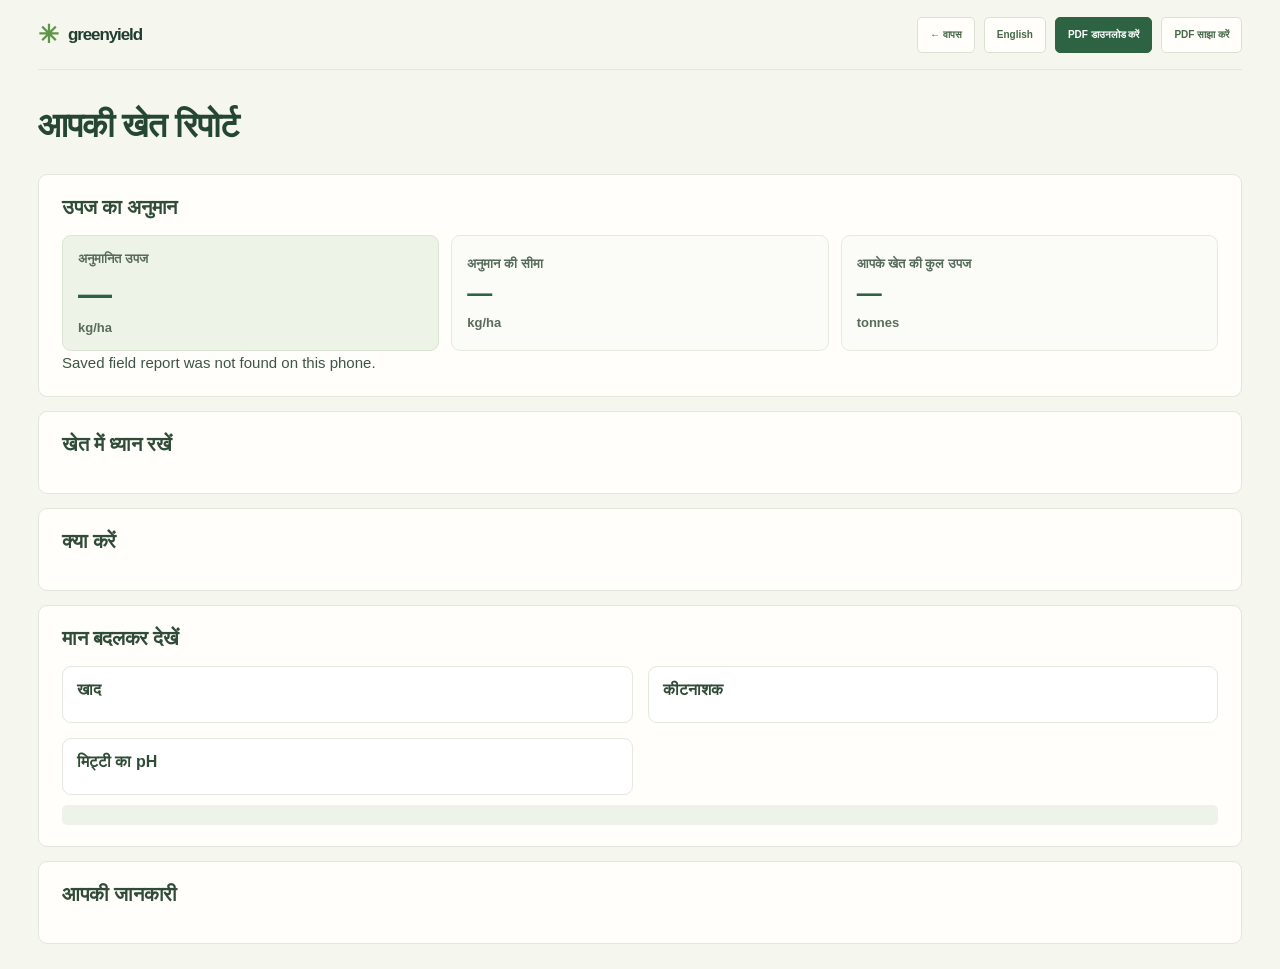
==== static/offline-report.html @ d5411a7a "Initial commit" ====
<!doctype html><html lang="hi"><head><meta charset="utf-8"><meta name="viewport" content="width=device-width,initial-scale=1"><meta name="theme-color" content="#285c3d"><link rel="manifest" href="/manifest.webmanifest"><link rel="stylesheet" href="/static/styles.css"><title>GreenYield · Field report</title></head>
<body class="report-page"><main class="report-shell"><header class="report-header"><a class="brand report-brand" href="/"><span class="brand-mark">✳</span><span>greenyield</span></a><div class="report-header-actions"><button class="report-link-button" onclick="history.back()">← वापस</button><button class="report-link-button" id="offline-language">English</button><button class="report-primary-button" id="download-offline-pdf">PDF डाउनलोड करें</button><button class="report-link-button" id="share-offline-report">PDF साझा करें</button></div></header>
<section class="report-intro"><div><h1 id="offline-title">आपकी खेत रिपोर्ट</h1><p id="offline-subtitle"></p></div></section><section class="report-main-column">
<article class="report-card"><h2 id="offline-estimate-title">उपज का अनुमान</h2><div class="estimate-grid"><div class="estimate-stat estimate-primary"><span id="offline-yield-label">अनुमानित उपज</span><strong id="offline-yield">—</strong><b>kg/ha</b></div><div class="estimate-stat"><span id="offline-range-label">अनुमान की सीमा</span><strong id="offline-range">—</strong><b>kg/ha</b></div><div class="estimate-stat"><span id="offline-total-label">आपके खेत की कुल उपज</span><strong id="offline-total">—</strong><b>tonnes</b></div></div><p id="offline-summary" class="outlook-copy"></p></article>
<article class="report-card"><h2 id="offline-risk-title">खेत में ध्यान रखें</h2><div id="offline-risk" class="risk-grid"></div></article>
<article class="report-card" id="offline-warnings-card" hidden><h2 id="offline-warnings-title">Check these values</h2><div id="offline-warnings" class="recommendation-list"></div></article>
<article class="report-card" id="offline-summary-card" hidden><h2 id="offline-summary-title">Field summary</h2><p id="offline-ai-summary" class="outlook-copy"></p><div id="offline-findings" class="recommendation-list"></div></article>
<article class="report-card"><h2 id="offline-actions-title">क्या करें</h2><div id="offline-actions" class="recommendation-list"></div></article>
<article class="report-card"><h2 id="offline-whatif-title">मान बदलकर देखें</h2><p id="offline-whatif-help" class="whatif-intro"></p><div class="whatif-controls" id="offline-controls"></div><div class="chart-grid"><section class="chart-card"><h3>खाद</h3><div id="offline-fert-graph"></div></section><section class="chart-card"><h3>कीटनाशक</h3><div id="offline-pest-graph"></div></section><section class="chart-card"><h3>मिट्टी का pH</h3><div id="offline-ph-graph"></div></section></div><div class="whatif-result" id="offline-preview"></div></article>
<article class="report-card"><h2 id="offline-inputs-title">आपकी जानकारी</h2><div class="field-detail-grid" id="offline-inputs"></div></article>
</section></main><script src="/static/i18n.js"></script><script src="/static/model/inference.js"></script><script src="/static/offline-report.js"></script></body></html>
---- static/styles.css ----
:root{--paper:#f5f6ed;--white:#fffefa;--ink:#213d30;--muted:#78847a;--green:#285c3d;--bright:#75a943;--line:#e5e8dc;--soft:#edf1e5;--orange:#da9154;--serif:Georgia,'Times New Roman',serif;--sans:'DM Sans',sans-serif;--display:'Manrope','DM Sans',sans-serif}*{box-sizing:border-box}html{scroll-behavior:smooth}body{margin:0;background:var(--paper);color:var(--ink);font-family:var(--sans);font-size:14px}.app-shell{min-height:100vh}.sidebar{width:232px;position:fixed;inset:0 auto 0 0;background:#f0f2e8;border-right:1px solid #e8eadf;padding:28px 18px 20px;display:flex;flex-direction:column;z-index:2}.brand{display:flex;gap:10px;align-items:center;text-decoration:none;color:var(--ink);font:800 20px var(--display);letter-spacing:-1.1px;margin:1px 0 61px 5px}.brand-mark{font-size:28px;color:#609448}.brand-light{font-weight:500;color:#6a806d}.brand small{display:block;font:600 8px var(--sans);letter-spacing:1.9px;color:#8d988a;margin-top:2px}.side-label{font:700 9px var(--sans);letter-spacing:1.7px;color:#99a194;margin:0 0 11px 11px}.nav-item{height:42px;margin-bottom:5px;padding:0 11px;display:flex;align-items:center;gap:11px;border-radius:8px;color:#738074;text-decoration:none;font-size:12px;font-weight:600}.nav-item.active{background:#e3eadc;color:#315b3e}.nav-icon{font:20px var(--serif);width:18px;text-align:center;color:#67835c}.nav-tag{margin-left:auto;background:#e1e9d7;border-radius:3px;padding:3px 5px;font:700 7px var(--sans);letter-spacing:1px;color:#688457}.sidebar-bottom{margin-top:auto}.season-card{position:relative;overflow:hidden;display:flex;gap:10px;padding:13px 11px 12px;background:#e5eadc;border-radius:8px;margin-bottom:23px}.season-card .sun{font-size:21px;color:#ca9b54}.season-card b{font:700 11px var(--display)}.season-card p{font-size:10px;line-height:1.65;color:#7e897b;margin:5px 0 0}.leaf-art{position:absolute;font-size:65px;color:#d7e1cd;right:-2px;bottom:-17px}.sidebar-foot{font-size:8px;font-weight:700;line-height:1.9;letter-spacing:1.1px;color:#64776a;padding-left:6px}.sidebar-foot span{font-size:7px;color:#a0a79c}.main-area{margin-left:232px;max-width:1550px;padding:0 54px 23px}.topbar{height:66px;display:flex;align-items:center;justify-content:space-between;border-bottom:1px solid #e7e9df}.crumb{font-size:8px;font-weight:700;letter-spacing:1.35px;color:#869087}.crumb span{margin:0 10px;color:#b1b9ac}.crumb b{color:#35583e}.top-right{display:flex;align-items:center;gap:9px;font-size:9px;color:#738075}.status-dot,.sensor-state span{width:7px;height:7px;border-radius:50%;background:#81a957;box-shadow:0 0 0 3px #e2eadb}.avatar{margin-left:12px;background:#e3e9da;color:#31573b;border-radius:50%;width:28px;height:28px;display:grid;place-items:center;font-size:11px;font-weight:700}.intro{display:flex;justify-content:space-between;align-items:center;padding:39px 0 31px;border-bottom:1px solid #e5e7dc}.eyebrow{display:flex;align-items:center;gap:8px;font-size:8px;letter-spacing:1.45px;font-weight:700;color:#738376}.eyebrow-dot{height:6px;width:6px;background:#83a958;border-radius:50%}.intro h1{font:700 clamp(31px,3.2vw,43px)/1.1 var(--display);letter-spacing:-2.2px;margin:14px 0 11px;color:#234634}.intro h1 em{font:italic 500 1em var(--serif);letter-spacing:-1.1px;color:#73945c}.intro-copy>p{font-size:12px;color:#768279;line-height:1.7;margin:0;max-width:430px}.intro-stamp{margin:0 38px 0 25px;display:flex;flex-direction:column;align-items:center;gap:10px;color:#85917e;font-size:7px;line-height:1.65;letter-spacing:1.2px;text-align:center;font-weight:700}.stamp-ring{display:grid;place-items:center;width:66px;height:66px;border:1px solid #ccd6c3;border-radius:50%;font-size:29px;color:#88a36d;outline:1px dashed #d9e0d0;outline-offset:4px}.content-grid{display:grid;grid-template-columns:minmax(430px,1fr) 282px;gap:35px;padding-top:25px;align-items:start}.form-column{min-width:0}.section-heading{display:flex;align-items:center;justify-content:space-between;margin-bottom:18px}.section-heading>div{display:flex;align-items:center;gap:11px}.step{display:grid;place-items:center;width:23px;height:23px;background:#e5ebdd;border-radius:50%;color:#60804e;font:700 9px var(--display)}h2{font:700 16px var(--display);letter-spacing:-.35px;margin:0;color:#304b37}.required-note{font-size:9px;color:#929c90}.form-section{border:1px solid #e4e7db;background:rgba(255,254,250,.72);border-radius:9px;padding:16px 17px 17px;margin-bottom:12px}.section-title{display:flex;align-items:center;gap:10px;margin-bottom:16px}.section-ico{display:grid;place-items:center;width:29px;height:29px;background:#e9efe2;border-radius:8px;color:#668c53;font:17px var(--serif)}.weather-ico{color:#bd9654;background:#f4efe0}.soil-ico{color:#8d8954;background:#f0efdf}.sensor-ico{color:#63817a;background:#e7efeb}.section-title b,.model-card-head b,.sensor-status-title b{display:block;color:#344c39;font:700 11px var(--display)}.section-title small,.model-card-head small,.sensor-status-title small{display:block;color:#909b8e;font-size:9px;margin-top:3px}.field-grid{display:grid;gap:12px 13px}.field-grid.two{grid-template-columns:repeat(2,minmax(0,1fr))}.field-grid.three{grid-template-columns:repeat(3,minmax(0,1fr))}.field{display:flex;flex-direction:column;gap:6px;min-width:0}.field>span{font-size:9px;font-weight:600;color:#607066}.field i{font-style:normal;color:#a9714a}.field input,.field select{height:35px;width:100%;border:1px solid #e3e6dc;border-radius:5px;background:#fffefa;padding:0 10px;color:#415348;font:500 11px var(--sans);outline:0;transition:border-color .16s,box-shadow .16s}.field input:focus,.field select:focus{border-color:#93ad7e;box-shadow:0 0 0 3px #ecf1e7}.field input::placeholder{color:#b8beb5}.field select{appearance:none;background-image:url("data:image/svg+xml,%3Csvg xmlns='http://www.w3.org/2000/svg' width='10' height='6' viewBox='0 0 10 6'%3E%3Cpath d='m1 1 4 4 4-4' fill='none' stroke='%237e8c7f' stroke-width='1.3'/%3E%3C/svg%3E");background-repeat:no-repeat;background-position:right 11px center;padding-right:28px}.input-unit{position:relative}.input-unit input{padding-right:45px}.input-unit span{position:absolute;right:9px;top:50%;transform:translateY(-50%);font-size:8px;color:#94a094;background:#fffefa;padding-left:3px}.hint{font-size:8px;line-height:1.4;color:#9aa399}.soil-note{display:flex;gap:7px;align-items:flex-start;font-size:9px;line-height:1.5;color:#899387;margin:12px 0 0}.soil-note span{font-size:12px;color:#86a16c}.sensor-form .section-title{margin-bottom:14px}.manual-pill{margin-left:auto;padding:4px 7px;background:#edf1e8;border-radius:4px;color:#78896f;font-size:7px;letter-spacing:1px;font-weight:700}.sensor-explainer{grid-column:span 1;align-self:end;color:#879287;font-size:9px;line-height:1.5;display:flex;gap:6px;padding-bottom:3px}.sensor-explainer span{color:#88a170}.form-actions{display:flex;justify-content:space-between;align-items:center;margin:17px 0 0}.privacy-note{font-size:9px;color:#889387}.privacy-note span{color:#7f9d68;margin-right:5px}.submit-btn{border:0;border-radius:5px;padding:0 14px 0 17px;height:40px;display:flex;align-items:center;gap:21px;background:#2d6343;color:#fff;font:600 10px var(--sans);cursor:pointer;box-shadow:0 4px 12px #285c3d25;transition:background .18s,transform .18s}.submit-btn:hover{background:#214d34;transform:translateY(-1px)}.submit-btn:disabled{opacity:.65;cursor:wait}.submit-btn b{font-size:16px;font-weight:400}.result-column{display:flex;flex-direction:column;gap:13px}.result-card{border:1px solid #dce4d5;background:#edf1e6;border-radius:10px;overflow:hidden}.result-top{padding:19px 19px 7px;display:flex;justify-content:space-between}.result-kicker{font-size:7px;font-weight:700;letter-spacing:1.4px;color:#81917d}.result-top h3{font:700 21px/1.1 var(--display);letter-spacing:-.8px;color:#31563a;margin:8px 0 0}.result-sprout{font-size:27px;color:#9bb47f;align-self:flex-start}.empty-result{text-align:center;padding:14px 25px 19px}.empty-orbit{width:82px;height:82px;border:1px dashed #cad5bf;border-radius:50%;margin:0 auto 13px;display:grid;place-items:center;position:relative}.empty-orbit:before,.empty-orbit:after{content:'';position:absolute;border-radius:50%;border:1px solid #d4decb;inset:7px}.empty-orbit:after{inset:16px;background:#e4ebdb;border:0}.empty-orbit span{z-index:1;color:#75965e;font-size:27px}.empty-result>b{font:700 11px var(--display);color:#4d684e}.empty-result p{font-size:9px;line-height:1.65;color:#839081;max-width:185px;margin:7px auto 14px}.mini-rule{width:25px;height:1px;background:#c4d0b9;margin:0 auto 12px}.empty-foot{font-size:6px;font-weight:700;letter-spacing:1.2px;color:#9aa693}.result-bottom{border-top:1px solid #dce4d5;padding:12px 17px;display:flex;align-items:center;gap:10px;background:#e8eee0}.bottom-leaf{font-size:16px;color:#88a36c}.result-bottom p{font-size:8px;color:#839080;line-height:1.55;margin:0}.result-bottom b{font-weight:600;color:#5f725e}.prediction-result{padding:6px 19px 16px}.yield-number{display:flex;align-items:baseline;gap:7px;color:#496349}.yield-number strong{font:700 32px var(--display);letter-spacing:-1.8px;color:#2b5e3c}.yield-number span{font-size:9px;color:#7d897d}.yield-range{display:flex;align-items:center;gap:5px;flex-wrap:wrap;margin:10px 0 13px;color:#647360}.yield-range>span{width:100%;font-size:7px;letter-spacing:1.2px;color:#8b9985;font-weight:700;margin-bottom:3px}.yield-range b{font:700 10px var(--display)}.yield-range i{font:italic 9px var(--serif);color:#9aa495}.yield-range small{font-size:7px;color:#9aa395;margin-left:2px}.result-divider{height:1px;background:#dce4d5;margin:11px 0}.area-yield{display:flex;justify-content:space-between;align-items:end}.area-yield div{display:flex;flex-direction:column;gap:3px}.area-yield div>span,.area-yield>span{font-size:7px;color:#839180;letter-spacing:.7px}.area-yield b{font:700 20px var(--display);letter-spacing:-.6px;color:#345c3c}.result-facts{display:grid;grid-template-columns:1fr 1fr;gap:8px 10px;border-top:1px solid #dce4d5;margin-top:13px;padding-top:10px}.result-facts div{display:flex;flex-direction:column;gap:3px}.result-facts span{font-size:7px;color:#8d9988}.result-facts b{font-size:9px;color:#4f674f}.model-caveat{font-size:8px;line-height:1.55;color:#788779;background:#e4ebdc;border-radius:5px;padding:8px;margin:12px 0 0}.model-card,.sensor-status-card{background:#fffefa;border:1px solid #e5e8dd;border-radius:9px;padding:14px 15px}.model-card-head,.sensor-status-title{display:flex;align-items:center;gap:9px;margin-bottom:11px}.model-icon{display:grid;place-items:center;width:27px;height:27px;border-radius:7px;background:#eef1e8;color:#728866;font-size:16px}.model-stat{display:flex;justify-content:space-between;border-top:1px solid #edf0e8;padding:8px 0 1px;font-size:9px;color:#879185}.model-stat b{font-size:9px;color:#4d644e}.model-card>p,.sensor-status-card>p{font-size:8px;line-height:1.65;color:#939d91;margin:9px 0 0}.sensor-status-card{background:#f8f9f3}.live-wave{font:22px var(--serif);color:#83a16a}.sensor-state{display:flex;align-items:center;gap:8px;background:#f0f2eb;border-radius:5px;padding:8px;font-size:9px;color:#788778}.sensor-state span{background:#c2ab70;box-shadow:0 0 0 3px #f0eadb}.sensor-status-card code{display:inline-block;margin-top:10px;font:8px var(--sans);color:#688660;background:#edf1e7;padding:5px 7px;border-radius:4px}.page-footer{margin-top:25px;border-top:1px solid #e2e5d9;padding-top:13px;display:flex;justify-content:space-between;font-size:7px;letter-spacing:1px;color:#9aa395;font-weight:600}.page-footer i{font-style:normal;color:#8ba66e;margin:0 4px}.toast{position:fixed;bottom:22px;left:50%;transform:translate(-50%,20px);opacity:0;pointer-events:none;background:#264e35;color:#fff;border-radius:6px;padding:11px 16px;font-size:11px;box-shadow:0 8px 25px #1c39252b;transition:.22s;z-index:9;max-width:90vw}.toast.show{transform:translate(-50%,0);opacity:1}.toast.error{background:#854c34}[hidden]{display:none!important}
@media(max-width:1120px){.sidebar{width:190px;padding-inline:14px}.main-area{margin-left:190px;padding-inline:32px}.content-grid{grid-template-columns:minmax(390px,1fr) 260px;gap:22px}.field-grid.three{gap:11px}.intro-stamp{margin-right:20px}}@media(max-width:900px){.sidebar{width:66px;padding:21px 10px}.brand{margin:3px auto 51px}.brand>span:last-child,.side-label,.nav-item:not(.active),.nav-item.active{font-size:0}.brand-mark{font-size:27px}.nav-item{justify-content:center;padding:0;width:44px;margin:4px auto}.nav-icon{font-size:20px}.nav-tag,.sidebar-bottom{display:none}.main-area{margin-left:66px;padding-inline:26px}.content-grid{grid-template-columns:minmax(0,1fr) 250px;gap:17px}}@media(max-width:700px){.main-area{padding-inline:18px}.topbar{height:54px}.intro{padding:28px 0 24px}.intro-stamp{display:none}.content-grid{grid-template-columns:1fr}.result-column{display:grid;grid-template-columns:1fr 1fr;align-items:start}.result-card{grid-row:span 2}.form-section{padding:14px}.field-grid.three{grid-template-columns:repeat(2,minmax(0,1fr))}.sensor-explainer{grid-column:span 2}.page-footer{font-size:6px}.section-heading{gap:10px}.required-note{text-align:right}}@media(max-width:480px){.sidebar{width:54px;padding-inline:5px}.nav-item{width:40px}.main-area{margin-left:54px;padding-inline:13px}.crumb{font-size:7px;letter-spacing:.9px}.top-right{font-size:8px}.intro h1{font-size:32px}.intro-copy>p{font-size:11px}.content-grid{padding-top:19px}.form-section{padding:12px}.field-grid.two,.field-grid.three{grid-template-columns:1fr 1fr;gap:11px 9px}.field>span{font-size:8px}.field input,.field select{height:34px;padding-left:8px;font-size:10px}.section-title b{font-size:10px}.section-title small{font-size:8px}.required-note{font-size:8px}.result-column{grid-template-columns:1fr}.result-card{grid-row:auto}.model-card,.sensor-status-card{padding:13px}.form-actions{gap:8px}.privacy-note{font-size:8px}.submit-btn{padding-inline:10px;gap:9px;font-size:9px}.page-footer span:last-child{max-width:110px;text-align:right;line-height:1.5}}
.soil-reference{grid-column:1/-1;display:flex;align-items:flex-start;gap:9px;border-radius:6px;background:#f0f3ea;padding:9px 10px;color:#72816e}.reference-icon{display:grid;place-items:center;width:22px;height:22px;flex:none;background:#e4ebda;color:#718d5c;border-radius:5px}.soil-reference b{display:block;font-size:9px;color:#596c56;margin-bottom:3px}.soil-reference small{display:block;font-size:8px;line-height:1.45;color:#879282}.sensor-explainer{grid-column:1/-1}
.refresh-weather{margin-left:auto;border:1px solid #dbe3d4;border-radius:5px;background:#fffefa;color:#426847;padding:7px 10px;font:600 9px var(--sans);cursor:pointer}.refresh-weather:disabled{opacity:.65;cursor:wait}.weather-meta{display:flex;flex-direction:column;gap:5px;min-height:35px}.weather-meta small{font-size:8px;line-height:1.45;color:#879387}.reset-weather{align-self:flex-start;border:0;padding:0;background:transparent;color:#4f7954;font:600 8px var(--sans);text-decoration:underline;cursor:pointer}.reset-weather:disabled{color:#a2aaa0;text-decoration:none;cursor:default}.weather-warning{margin:-3px 0 13px;padding:9px 11px;border-radius:5px;background:#fbf1e2;color:#8a5f31;font-size:9px;line-height:1.5}.weather-current{margin:-3px 0 13px;color:#768477;font-size:8px;line-height:1.5}.range-warning{min-height:10px;color:#a35f37;font-size:8px;line-height:1.35}
.weather-loading{display:flex;align-items:center;gap:9px;margin:-2px 0 12px;padding:9px 11px;border-radius:5px;background:#eef3e8;color:#426847;font-size:9px}.loading-spinner,.field-spinner{width:13px;height:13px;border:2px solid #cbd9c0;border-top-color:#56834d;border-radius:50%;animation:weather-spin .8s linear infinite}.field-spinner{position:absolute;right:39px;top:50%;transform:translateY(-50%);z-index:1}.input-unit input.weather-loading{background:linear-gradient(100deg,#fffefa 25%,#edf2e9 45%,#fffefa 65%);background-size:220% 100%;animation:weather-shimmer 1.1s ease-in-out infinite}.weather-summary{margin-top:13px;padding:13px 14px;border:1px solid #dce5d4;border-radius:7px;background:#f6f8f1}.weather-summary-heading{display:flex;justify-content:space-between;align-items:center;gap:10px;color:#31583b;font:700 10px var(--display)}.weather-summary-heading span{font:500 9px var(--sans);color:#7d897c}.weather-summary-values{margin:9px 0;color:#3d5e42;font:600 10px/1.6 var(--sans)}.weather-summary details{border-top:1px solid #e2e8dd;padding-top:8px}.weather-summary summary{cursor:pointer;color:#567252;font-size:9px;font-weight:600}.weather-rainfall-years{margin:8px 0;color:#788477;font-size:8px;line-height:1.7}.weather-rainfall-chart svg{display:block;width:100%;max-width:460px;height:auto}.weather-rainfall-chart svg text{fill:#657364;font:9px var(--sans)}.weather-summary-current{margin:9px 0 5px;color:#69786a;font-size:8px;line-height:1.5}.weather-summary-source{display:block;color:#859184;font-size:7px;line-height:1.5}@keyframes weather-spin{to{transform:rotate(360deg)}}@keyframes weather-shimmer{to{background-position-x:-220%}}
.input-unit .field-spinner{right:39px;left:auto;background:transparent;padding:0;border-radius:50%;font-size:0;color:transparent}
.report-loading{position:fixed;inset:0;z-index:20;background:#213d30aa;display:grid;place-items:center;padding:20px;backdrop-filter:blur(3px)}.report-loading-card{position:relative;width:min(440px,94vw);padding:32px;background:#fffefa;border-radius:12px;box-shadow:0 20px 65px #152b1f45}.report-loading-card>.loading-spinner{display:inline-block;vertical-align:middle;margin-right:9px}.report-loading-card h2{margin:13px 0}.report-loading-card ol{padding-left:23px;color:#8b9688;line-height:2}.report-loading-card li.active{color:#31583b;font-weight:700}.report-loading-card p{color:#879184;font-size:11px}.report-page{background:#f5f6ed}.report-shell{max-width:1380px;margin:auto;padding:0 38px 25px}.report-header{height:70px;border-bottom:1px solid #e3e7dc;display:flex;align-items:center;justify-content:space-between}.report-brand{margin:0;font-size:17px}.report-brand .brand-mark{font-size:25px}.report-header-actions{display:flex;align-items:center;gap:9px}.report-link-button,.report-primary-button{display:inline-flex;align-items:center;justify-content:center;min-height:36px;padding:0 12px;border:1px solid #d9e2d2;background:#fffefa;color:#456847;border-radius:5px;font:600 10px var(--sans);text-decoration:none;cursor:pointer}.report-primary-button{border-color:#2d6343;background:#2d6343;color:#fff}.report-link-button:hover,.report-primary-button:hover{filter:brightness(.96)}.report-intro{display:flex;justify-content:space-between;align-items:end;padding:28px 0 21px}.report-eyebrow{font-size:8px;font-weight:700;letter-spacing:1.25px;color:#879381}.report-intro h1{font:700 clamp(24px,3vw,34px)/1.15 var(--display);letter-spacing:-1px;color:#254634;margin:8px 0}.report-intro p{margin:0;color:#748174;font-size:11px}.report-id{text-align:right;color:#899486;font-size:8px;letter-spacing:1px}.report-id b{display:block;margin:5px 0;color:#436246;font:700 11px var(--display);letter-spacing:.4px}.report-id small{font-size:8px;letter-spacing:0}.report-ai-banner{padding:10px 13px;margin-bottom:14px;border-radius:5px;background:#f6eedb;color:#8a6734;font-size:10px}.report-grid{display:grid;grid-template-columns:minmax(0,1fr) 255px;gap:18px;align-items:start}.report-main-column,.report-side-column{display:flex;flex-direction:column;gap:14px}.report-card{background:#fffefa;border:1px solid #e2e7dc;border-radius:9px;padding:17px 18px}.report-card h2{margin:5px 0;color:#304b37;font:700 16px var(--display);letter-spacing:-.3px}.report-card h3{font:700 11px var(--display);color:#405c43;margin:0 0 8px}.report-card-heading{display:flex;align-items:center;justify-content:space-between;gap:10px;margin-bottom:12px}.report-yield-row{display:grid;grid-template-columns:1fr 1.15fr 1fr;gap:12px;padding:13px 0;border-top:1px solid #edf0e8;border-bottom:1px solid #edf0e8}.report-yield-row>div{display:flex;flex-direction:column;gap:5px}.report-yield-row strong{font:800 26px var(--display);color:#2d6343}.report-yield-row b{font:700 13px var(--display);color:#496149}.report-yield-row span,.report-yield-row small{font-size:8px;color:#899586}.report-note{font-size:9px;line-height:1.6;color:#839081}.report-yield-row+.report-note{margin-bottom:0}.risk-badge{padding:7px 12px;border-radius:20px;font:700 9px var(--display)}.risk-low{color:#356a3e;background:#e7f0e1}.risk-moderate{color:#8c7028;background:#f7f0d9}.risk-high{color:#a7612c;background:#fbebdc}.risk-severe{color:#983e38;background:#f7e0dc}.risk-score{color:#839080;font-size:9px}.risk-score strong{font:800 19px var(--display);color:#31583b}.risk-factors{display:grid;grid-template-columns:repeat(2,minmax(0,1fr));gap:9px}.risk-factor{padding:10px;border:1px solid #edf0e8;border-radius:6px;position:relative}.risk-factor>b{display:block;font-size:9px;color:#4f634f}.risk-factor>span{display:block;font-size:8px;color:#7b8979;margin-top:5px}.risk-factor p{min-height:29px;margin:6px 0 9px;font-size:8px;line-height:1.45;color:#899387}.risk-track{height:4px;background:#edf0e8;border-radius:3px}.risk-track i{display:block;height:100%;background:#da9154;border-radius:3px}.risk-factor:nth-child(2) .risk-track i{background:#75a943}.report-summary{font:500 13px/1.7 var(--sans);color:#49624a;margin:3px 0 15px}.report-columns{display:grid;grid-template-columns:1fr 1fr;gap:20px}.report-card ul{padding-left:17px;margin:5px 0;color:#778477;font-size:9px;line-height:1.65}.report-card li{margin:4px 0}.recommendation-list{display:grid;gap:9px}.recommendation-card{border:1px solid #e7ebe2;border-left:3px solid #75a943;border-radius:6px;padding:11px}.recommendation-heading{display:flex;justify-content:space-between;align-items:center;gap:9px}.recommendation-heading h3{margin:0}.recommendation-heading span{padding:4px 7px;border-radius:12px;background:#edf1e8;color:#718064;font-size:7px;font-weight:700}.recommendation-heading .priority-high{background:#fae9db;color:#a45e32}.recommendation-card p{font-size:9px;line-height:1.55;color:#7b887a;margin:7px 0 0}.recommendation-card p b{color:#586e58}.subsection-title{margin-top:15px!important}.chart-grid{display:grid;grid-template-columns:repeat(2,minmax(0,1fr));gap:11px}.chart-grid section{min-width:0;border:1px solid #edf0e8;border-radius:6px;padding:10px}.chart-grid section h3{margin:0 0 5px}.chart-grid section>small,.climate-mini small{font-size:7px;color:#929b8f}.report-chart{width:100%;overflow:hidden}.report-chart svg{width:100%;height:auto;display:block}.report-chart svg text{font:9px var(--sans);fill:#738174}.climate-mini+.climate-mini{border-top:1px solid #e9eee5;margin-top:4px;padding-top:4px}.whatif-controls{display:grid;grid-template-columns:repeat(2,minmax(0,1fr));gap:10px;align-items:end}.whatif-controls label{display:flex;flex-direction:column;gap:5px;color:#6e7c6f;font-size:8px;font-weight:600}.whatif-controls input,.whatif-controls select{height:34px;border:1px solid #e1e7dc;border-radius:5px;padding:0 9px;background:#fff;color:#405344;font:10px var(--sans)}.whatif-controls .report-primary-button{grid-column:span 2;justify-self:start}.whatif-result{margin-top:10px;padding:10px;border-radius:5px;background:#edf3e8;color:#476546;font-size:9px;line-height:1.5}.report-table-wrap{overflow:auto} .report-table-wrap table{width:100%;border-collapse:collapse;font-size:9px}.report-table-wrap th,.report-table-wrap td{text-align:left;padding:8px;border-bottom:1px solid #edf0e8;color:#728070}.report-table-wrap th{color:#4e674f;background:#f5f7f1}.quality-list p{font-size:8px;line-height:1.55;color:#8a9588;margin:7px 0}.quality-list .quality-warning{color:#a36137;background:#fcf1e4;padding:8px;border-radius:4px}.report-side-column .report-card h2{margin:8px 0}.report-side-column .report-card>p{font-size:9px;line-height:1.6;color:#788576}.side-stat{display:flex;justify-content:space-between;gap:7px;padding:9px 0;border-top:1px solid #edf0e8;font-size:8px;color:#859083}.side-stat b{text-align:right;color:#476349}.report-footer{border-top:1px solid #e2e5d9;margin-top:21px;padding-top:12px;color:#9aa395;font-size:7px;letter-spacing:1px}.report-shell [hidden]{display:none!important}
@media(max-width:900px){.report-shell{padding-inline:22px}.report-grid{grid-template-columns:minmax(0,1fr) 220px}.report-card{padding:14px}.report-yield-row{gap:7px}}
@media(max-width:680px){.report-shell{padding-inline:13px}.report-header{height:auto;min-height:58px;gap:8px;flex-wrap:wrap;padding:8px 0}.report-header-actions{gap:5px}.report-link-button,.report-primary-button{padding:0 8px;min-height:32px;font-size:8px}.report-intro{align-items:start;gap:10px}.report-id{max-width:120px}.report-grid{grid-template-columns:1fr}.report-side-column{display:grid;grid-template-columns:1fr 1fr}.risk-factors,.chart-grid{grid-template-columns:1fr}.report-yield-row{grid-template-columns:1fr 1fr}.report-yield-row>div:last-child{grid-column:span 2}.report-columns{grid-template-columns:1fr}.report-card{padding:13px}.whatif-controls{grid-template-columns:1fr 1fr}.report-summary{font-size:11px}}
.field .range-warning,.quality-warning{display:block;color:#783c14!important;font-size:12px!important;line-height:1.45!important;font-weight:600}.report-card ul{font-size:13px;color:#405844;line-height:1.55}.risk-factor p{font-size:13px;color:#405844;line-height:1.5}.recommendation-card p{font-size:13px;color:#405844;line-height:1.5}.report-table-wrap table{font-size:12px}.report-table-wrap td,.report-table-wrap th{color:#405844}.report-side-column h3{font-size:14px;color:#405844}
.report-card{padding:21px 23px}.report-card h2{font-size:20px;margin:0 0 16px}.report-card h3{font-size:14px}.estimate-grid{display:grid;grid-template-columns:repeat(3,minmax(0,1fr));gap:12px}.estimate-stat,.estimate-risk{min-height:104px;padding:15px;border:1px solid #e6ebdf;border-radius:9px;background:#fbfcf8;display:flex;flex-direction:column;justify-content:center;gap:7px}.estimate-stat>span,.estimate-risk>span{font-size:13px;color:#586b5b;font-weight:600}.estimate-stat>strong{font:800 25px var(--display);color:#2d6343}.estimate-stat>b{font-size:13px;color:#596c5b}.estimate-primary{background:#edf4e7;border-color:#d8e5d0}.estimate-primary>strong{font-size:34px}.estimate-risk{grid-column:1/-1;min-height:auto;flex-direction:row;align-items:center;justify-content:space-between}.estimate-risk .risk-badge{font-size:14px;padding:8px 15px}.risk-grid{display:grid;grid-template-columns:repeat(2,minmax(0,1fr));gap:12px}.risk-card{padding:15px;border:1px solid #e4e9df;border-radius:8px;background:#fff}.risk-card-heading{display:flex;align-items:center;justify-content:space-between;gap:8px}.risk-card-heading h3{margin:0;font-size:16px;color:#304b37}.risk-level{border-radius:15px;padding:5px 10px;background:#e9f1e4;color:#356a3e;font-size:12px;font-weight:700;white-space:nowrap}.risk-level.risk-moderate{background:#f7f0d9;color:#806821}.risk-level.risk-high,.risk-level.risk-severe{background:#fae8e3;color:#923f36}.risk-card-value{display:block;margin-top:12px;font-size:18px;color:#31583b}.risk-card p{margin:8px 0 0;font-size:14px;line-height:1.5;color:#455c49}.outlook-copy{max-width:75ch;margin:0;color:#3d5544;font-size:15px;line-height:1.6}.finding-list,.next-step-list{padding-left:22px;margin:12px 0 0;color:#405844;font-size:14px;line-height:1.55}.finding-list li,.next-step-list li{padding:3px 0}.recommendation-list{display:grid;grid-template-columns:repeat(2,minmax(0,1fr));gap:11px}.action-card{padding:15px;border:1px solid #e2e9dd;border-left:4px solid #75a943;border-radius:8px;background:#fbfcf8}.action-card h3{margin:0 0 8px;font-size:15px;color:#304b37}.action-card p{margin:0;color:#405844;font-size:14px;line-height:1.5}.chart-grid{grid-template-columns:repeat(2,minmax(0,1fr));gap:15px}.chart-card{padding:14px!important;border:1px solid #e3e9de!important;border-radius:9px!important;background:#fff!important}.chart-card h3{font-size:16px!important;margin:0 0 9px!important;color:#304b37}.report-chart{overflow:visible}.yield-curve{display:block;width:100%;height:auto;overflow:visible}.chart-gridline{stroke:#e7ece3;stroke-width:1}.chart-axis,.chart-tick-mark{stroke:#9daa98;stroke-width:1.2}.chart-tick{fill:#526653!important;font:12px var(--sans)!important}.chart-axis-title{fill:#344f3a!important;font:600 13px var(--sans)!important}.chart-line{fill:none;stroke:#56843f;stroke-width:3.5;stroke-linecap:round;stroke-linejoin:round}.chart-point{fill:#fff;stroke:#56843f;stroke-width:2.5}.chart-current-line{stroke:#d88443;stroke-width:2;stroke-dasharray:6 5}.chart-current-point{fill:#d88443;stroke:#fff;stroke-width:2}.chart-legend{display:flex;flex-wrap:wrap;gap:16px;padding:0 4px 4px;color:#455a48;font-size:12px}.chart-legend span{display:flex;align-items:center;gap:7px}.chart-legend i{width:10px;height:10px;border-radius:50%;display:inline-block}.legend-yield{background:#56843f}.legend-current{background:#d88443}.field-detail-grid{display:grid;grid-template-columns:repeat(3,minmax(0,1fr));gap:9px}.field-detail-card{padding:12px;border:1px solid #e5eade;border-radius:7px;background:#fbfcf8;display:grid;gap:7px}.field-detail-card span{font-size:12px;color:#596d5c}.field-detail-card strong{font-size:15px;color:#304b37}.quality-list .quality-warning,.quality-list p{font-size:14px!important;color:#793d15!important;line-height:1.5;padding:10px!important;border-radius:6px}.report-side-column h3{font-size:16px;color:#405844}.whatif-controls label{font-size:13px!important;color:#405844!important}.whatif-controls input,.whatif-controls select{height:42px;font-size:14px}.whatif-controls .report-primary-button{min-height:42px;font-size:13px}@media(max-width:760px){.estimate-grid{grid-template-columns:1fr 1fr}.estimate-risk{grid-column:1/-1}.risk-grid,.recommendation-list,.chart-grid{grid-template-columns:1fr}.field-detail-grid{grid-template-columns:1fr 1fr}.report-card{padding:17px}.estimate-stat>strong{font-size:21px}.estimate-primary>strong{font-size:28px}}
.pesticide-guidance{background:#f5f7f0!important;border-color:#dfe8d7!important;display:flex;flex-direction:column;justify-content:center;min-height:210px}.pesticide-guidance p{margin:4px 0 0;color:#405844;font-size:14px;line-height:1.55}
.chart-explanation{margin:8px 2px 0;padding:10px 12px;border-radius:6px;background:#f4f7ef;color:#405844;font-size:13px;line-height:1.55}
.report-warnings-card #risk-factors{margin-bottom:22px}.report-warnings-card>h3{margin-top:20px!important;padding-top:14px;border-top:1px solid #e9eee5}.report-warnings-card #quality-warnings{display:grid;gap:9px}.report-warnings-card #quality-warnings p{margin:0!important;padding:12px 14px!important;background:#fcf4e8;border:1px solid #f0dfc5;border-radius:7px;color:#70451f!important}.whatif-controls{grid-template-columns:repeat(3,minmax(0,1fr));gap:12px}.whatif-intro{margin:0 0 14px;color:#405844;font-size:14px;line-height:1.55}.summary-source{display:block;margin:-8px 0 12px;color:#688257;font-size:12px;font-weight:700}.chart-explanation{margin:8px 2px 0;padding:10px 12px;border-radius:6px;background:#f4f7ef;color:#405844;font-size:13px;line-height:1.55}@media(max-width:960px){.chart-grid{grid-template-columns:repeat(2,minmax(0,1fr))}}@media(max-width:760px){.whatif-controls{grid-template-columns:repeat(2,minmax(0,1fr))}}@media(max-width:520px){.whatif-controls,.chart-grid{grid-template-columns:1fr}}
.pwa-tools{display:flex;align-items:center;gap:8px;flex-wrap:wrap}.connectivity-status{display:inline-flex;align-items:center;gap:7px;padding:7px 10px;border-radius:16px;background:#e7f0e1;color:#356a3e;font-size:11px;font-weight:700}.connectivity-status:before{content:"";width:8px;height:8px;border-radius:50%;background:#65a249}.connectivity-status.is-offline{background:#fbebdc;color:#a45e32}.connectivity-status.is-offline:before{background:#cf8146}.language-toggle{min-height:36px;padding:0 12px;border:1px solid #d9e2d2;border-radius:6px;background:#fffefa;color:#31583b;font:700 12px var(--sans);cursor:pointer}.pwa-notice,.install-guide{margin:10px 0;padding:11px 14px;border:1px solid #eadfc3;border-radius:7px;background:#fbf4e5;color:#6e572d;font-size:13px;line-height:1.5}.pwa-notice button{margin-left:8px}.install-guide{background:#edf3e8;border-color:#d7e5cf;color:#3d6240}.offline-report{max-width:980px}.report-main-column{min-width:0}.offline-report .whatif-controls{grid-template-columns:repeat(3,minmax(0,1fr));margin:14px 0}.offline-report .whatif-controls label{display:flex;flex-direction:column;gap:6px}.offline-report .whatif-controls input{min-height:42px}@media(max-width:720px){.pwa-tools{justify-content:flex-end}.connectivity-status,.language-toggle{font-size:11px}.offline-report .whatif-controls{grid-template-columns:repeat(2,minmax(0,1fr))}}@media(max-width:430px){.pwa-tools{gap:5px}.connectivity-status{padding:6px 8px}.offline-report .whatif-controls{grid-template-columns:1fr}}@media print{.report-header-actions,.offline-report .whatif-controls{display:none!important}.report-page{background:#fff}.report-card{break-inside:avoid;box-shadow:none}}
.sensor-import-note{font-size:12px;line-height:1.5;color:#617162;margin:0 0 10px}.sensor-import{display:grid;grid-template-columns:1fr;gap:6px;margin:0 0 14px;padding:11px;background:#f3f5ee;border-radius:7px}.sensor-import label{font-size:11px;font-weight:600;color:#546652}.sensor-import input[type=file],.sensor-import textarea{width:100%;font:12px var(--sans);color:var(--ink)}.sensor-import textarea{border:1px solid var(--line);border-radius:5px;padding:8px;resize:vertical}.sensor-import-status{min-height:16px;color:var(--green)}.saved-reports{margin-top:12px;padding:12px;background:#fffefa;border:1px solid var(--line);border-radius:8px}.saved-reports h3{font-size:13px;margin:0 0 8px}.saved-reports ul{padding-left:20px;margin:0}.saved-reports li{margin:5px 0}.saved-reports a{color:var(--green)}
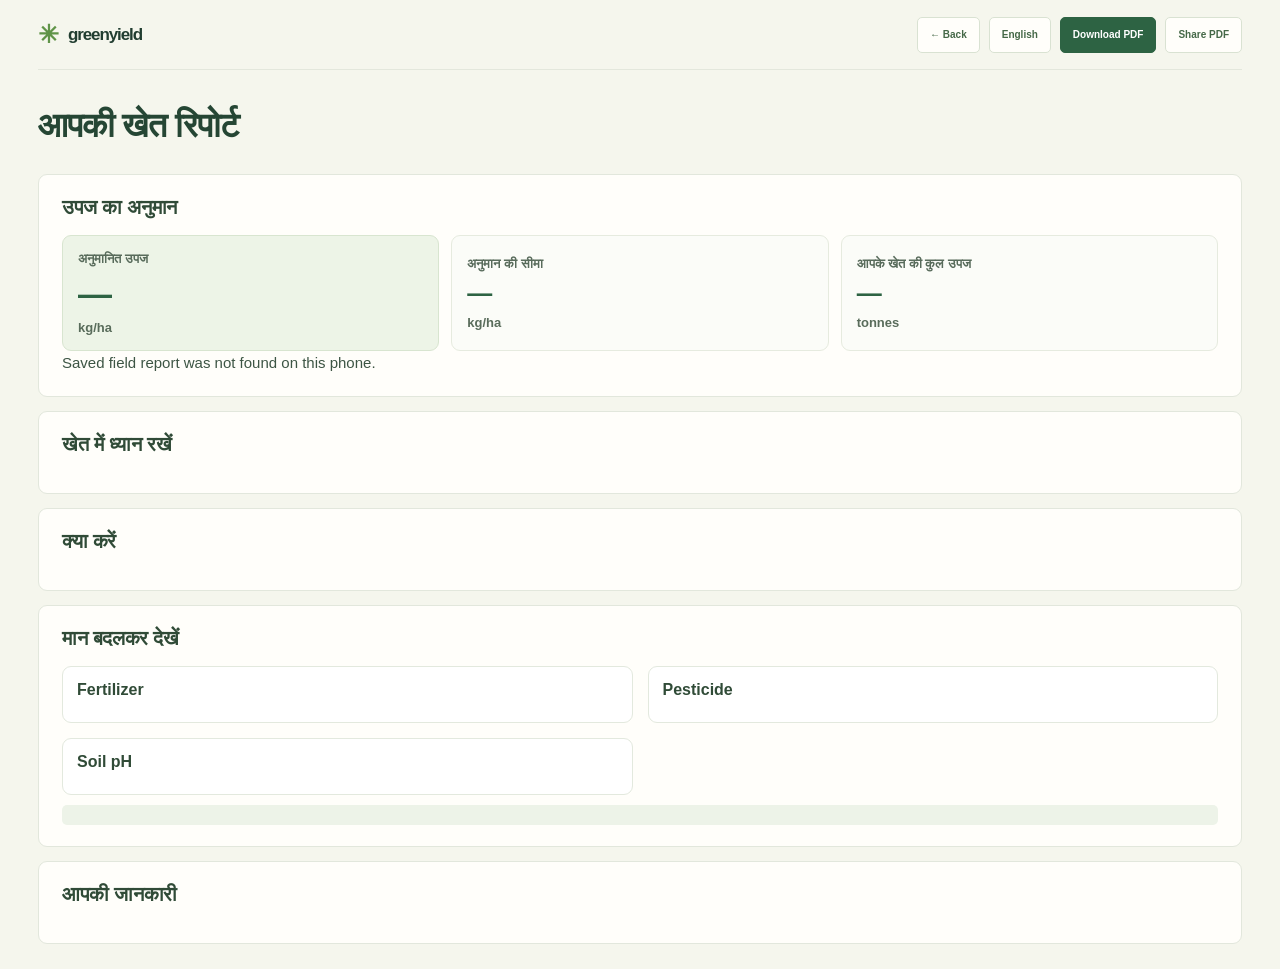
==== commit dfda90f2: "updated" ====
--- a/static/offline-report.html
+++ b/static/offline-report.html
@@ -1,4 +1,4 @@
-<!doctype html><html lang="hi"><head><meta charset="utf-8"><meta name="viewport" content="width=device-width,initial-scale=1"><meta name="theme-color" content="#285c3d"><link rel="manifest" href="/manifest.webmanifest"><link rel="stylesheet" href="/static/styles.css"><title>GreenYield · Field report</title></head>
+<!doctype html><html lang="en"><head><meta charset="utf-8"><meta name="viewport" content="width=device-width,initial-scale=1"><meta name="theme-color" content="#285c3d"><link rel="manifest" href="/manifest.webmanifest"><link rel="stylesheet" href="/static/styles.css"><title>GreenYield · Field report</title></head>
 <body class="report-page"><main class="report-shell"><header class="report-header"><a class="brand report-brand" href="/"><span class="brand-mark">✳</span><span>greenyield</span></a><div class="report-header-actions"><button class="report-link-button" onclick="history.back()">← वापस</button><button class="report-link-button" id="offline-language">English</button><button class="report-primary-button" id="download-offline-pdf">PDF डाउनलोड करें</button><button class="report-link-button" id="share-offline-report">PDF साझा करें</button></div></header>
 <section class="report-intro"><div><h1 id="offline-title">आपकी खेत रिपोर्ट</h1><p id="offline-subtitle"></p></div></section><section class="report-main-column">
 <article class="report-card"><h2 id="offline-estimate-title">उपज का अनुमान</h2><div class="estimate-grid"><div class="estimate-stat estimate-primary"><span id="offline-yield-label">अनुमानित उपज</span><strong id="offline-yield">—</strong><b>kg/ha</b></div><div class="estimate-stat"><span id="offline-range-label">अनुमान की सीमा</span><strong id="offline-range">—</strong><b>kg/ha</b></div><div class="estimate-stat"><span id="offline-total-label">आपके खेत की कुल उपज</span><strong id="offline-total">—</strong><b>tonnes</b></div></div><p id="offline-summary" class="outlook-copy"></p></article>
--- a/static/styles.css
+++ b/static/styles.css
@@ -14,3 +14,49 @@
 .report-warnings-card #risk-factors{margin-bottom:22px}.report-warnings-card>h3{margin-top:20px!important;padding-top:14px;border-top:1px solid #e9eee5}.report-warnings-card #quality-warnings{display:grid;gap:9px}.report-warnings-card #quality-warnings p{margin:0!important;padding:12px 14px!important;background:#fcf4e8;border:1px solid #f0dfc5;border-radius:7px;color:#70451f!important}.whatif-controls{grid-template-columns:repeat(3,minmax(0,1fr));gap:12px}.whatif-intro{margin:0 0 14px;color:#405844;font-size:14px;line-height:1.55}.summary-source{display:block;margin:-8px 0 12px;color:#688257;font-size:12px;font-weight:700}.chart-explanation{margin:8px 2px 0;padding:10px 12px;border-radius:6px;background:#f4f7ef;color:#405844;font-size:13px;line-height:1.55}@media(max-width:960px){.chart-grid{grid-template-columns:repeat(2,minmax(0,1fr))}}@media(max-width:760px){.whatif-controls{grid-template-columns:repeat(2,minmax(0,1fr))}}@media(max-width:520px){.whatif-controls,.chart-grid{grid-template-columns:1fr}}
 .pwa-tools{display:flex;align-items:center;gap:8px;flex-wrap:wrap}.connectivity-status{display:inline-flex;align-items:center;gap:7px;padding:7px 10px;border-radius:16px;background:#e7f0e1;color:#356a3e;font-size:11px;font-weight:700}.connectivity-status:before{content:"";width:8px;height:8px;border-radius:50%;background:#65a249}.connectivity-status.is-offline{background:#fbebdc;color:#a45e32}.connectivity-status.is-offline:before{background:#cf8146}.language-toggle{min-height:36px;padding:0 12px;border:1px solid #d9e2d2;border-radius:6px;background:#fffefa;color:#31583b;font:700 12px var(--sans);cursor:pointer}.pwa-notice,.install-guide{margin:10px 0;padding:11px 14px;border:1px solid #eadfc3;border-radius:7px;background:#fbf4e5;color:#6e572d;font-size:13px;line-height:1.5}.pwa-notice button{margin-left:8px}.install-guide{background:#edf3e8;border-color:#d7e5cf;color:#3d6240}.offline-report{max-width:980px}.report-main-column{min-width:0}.offline-report .whatif-controls{grid-template-columns:repeat(3,minmax(0,1fr));margin:14px 0}.offline-report .whatif-controls label{display:flex;flex-direction:column;gap:6px}.offline-report .whatif-controls input{min-height:42px}@media(max-width:720px){.pwa-tools{justify-content:flex-end}.connectivity-status,.language-toggle{font-size:11px}.offline-report .whatif-controls{grid-template-columns:repeat(2,minmax(0,1fr))}}@media(max-width:430px){.pwa-tools{gap:5px}.connectivity-status{padding:6px 8px}.offline-report .whatif-controls{grid-template-columns:1fr}}@media print{.report-header-actions,.offline-report .whatif-controls{display:none!important}.report-page{background:#fff}.report-card{break-inside:avoid;box-shadow:none}}
 .sensor-import-note{font-size:12px;line-height:1.5;color:#617162;margin:0 0 10px}.sensor-import{display:grid;grid-template-columns:1fr;gap:6px;margin:0 0 14px;padding:11px;background:#f3f5ee;border-radius:7px}.sensor-import label{font-size:11px;font-weight:600;color:#546652}.sensor-import input[type=file],.sensor-import textarea{width:100%;font:12px var(--sans);color:var(--ink)}.sensor-import textarea{border:1px solid var(--line);border-radius:5px;padding:8px;resize:vertical}.sensor-import-status{min-height:16px;color:var(--green)}.saved-reports{margin-top:12px;padding:12px;background:#fffefa;border:1px solid var(--line);border-radius:8px}.saved-reports h3{font-size:13px;margin:0 0 8px}.saved-reports ul{padding-left:20px;margin:0}.saved-reports li{margin:5px 0}.saved-reports a{color:var(--green)}
+@font-face{font-family:GreenYieldDevanagari;src:url('/static/fonts/NotoSansDevanagari.ttf') format('truetype');font-style:normal;font-weight:100 900;font-display:swap}html[lang="hi"] body{font-family:GreenYieldDevanagari,var(--sans)}
+/* Keep the farmer form easy to scan and tap on narrow screens. */
+@media(max-width:700px){
+  .sidebar{position:sticky;inset:0 0 auto;width:100%;height:auto;min-height:58px;padding:8px 16px;display:flex;flex-direction:row;align-items:center;gap:10px;background:#f0f2e8;border-right:0;border-bottom:1px solid #e2e7dc;box-shadow:0 3px 12px #213d300a}
+  .brand{flex:none;margin:0 auto 0 0;font-size:18px;letter-spacing:-.7px}
+  .brand>span:last-child{font-size:inherit}
+  .nav-item,.nav-item.active,.nav-item:not(.active){width:auto;height:38px;flex:none;justify-content:center;margin:0;padding:0 10px;gap:7px;font-size:11px}
+  .nav-icon{font-size:16px}
+  .sidebar-bottom{display:none}
+  .main-area{width:100%;max-width:none;margin:0;padding:0 clamp(16px,4vw,30px) 24px}
+  .content-grid{grid-template-columns:minmax(0,1fr);gap:16px;padding-top:20px}
+  .result-column{display:flex;grid-template-columns:none;gap:12px}
+  .form-column,.result-column,.form-section{min-width:0}
+  .form-section{padding:16px;margin-bottom:12px}
+  .field-grid{gap:14px}
+  .field-grid.two,.field-grid.three{grid-template-columns:repeat(2,minmax(0,1fr));gap:13px}
+  .field>span{font-size:12px;line-height:1.4}
+  .field input,.field select{height:42px;padding-inline:11px;font-size:14px}
+  .section-title{gap:9px;flex-wrap:wrap}
+  .section-title b{font-size:13px}
+  .refresh-weather{min-height:38px;font-size:11px}
+  .weather-meta{min-height:40px}
+  .form-actions{justify-content:stretch}
+  .form-actions>.submit-btn{width:100%;min-height:48px;justify-content:space-between;font-size:14px}
+}
+@media(max-width:520px){
+  .sidebar{display:grid;grid-template-columns:repeat(2,minmax(0,1fr));gap:5px 8px;padding:8px 13px}
+  .brand{grid-column:1/-1;margin:0 0 2px}
+  .nav-item,.nav-item.active,.nav-item:not(.active){width:100%;height:38px;padding:0 8px;justify-content:center;font-size:11px}
+  .main-area{padding-inline:13px}
+  .intro{display:grid;grid-template-columns:minmax(0,1fr);gap:10px;padding:20px 0 17px}
+  .intro h1{font-size:clamp(27px,8vw,34px);line-height:1.12;letter-spacing:-1.2px;margin:4px 0}
+  .intro h1 em{letter-spacing:-.6px}
+  .pwa-tools{justify-content:flex-end;gap:7px}
+  .language-toggle{min-height:40px;padding-inline:12px;font-size:12px}
+  .content-grid{padding-top:16px}
+  .section-heading{align-items:flex-start;flex-wrap:wrap}
+  .required-note{margin-left:auto}
+  .form-section{padding:14px 12px}
+  .field-grid.two,.field-grid.three{grid-template-columns:minmax(0,1fr);gap:13px}
+  .field input,.field select{height:44px;font-size:15px}
+  .weather-meta{min-height:0}
+  .result-column{display:flex}
+  .estimate-grid,.field-detail-grid{grid-template-columns:minmax(0,1fr)}
+}
+.sensor-import{gap:9px;padding:15px;border:1px solid #e1e7db;background:#f8faf5}.sensor-field-label{margin:0 0 2px;color:#38533e;font-size:13px;font-weight:700}.sensor-file-picker{position:relative}.sensor-file-input{position:absolute!important;width:1px!important;height:1px!important;opacity:0;overflow:hidden;clip:rect(0,0,0,0);white-space:nowrap}.sensor-file-button{min-height:76px;width:100%;display:flex;align-items:center;gap:13px;padding:13px 15px;border:1px dashed #97ad89;border-radius:9px;background:#fffefa;cursor:pointer;transition:background .15s,border-color .15s,box-shadow .15s}.sensor-file-button:hover,.sensor-file-button.dragging{border-color:#54824d;background:#f1f6ec}.sensor-file-input:focus-visible+.sensor-file-button{outline:3px solid #bfd3b4;outline-offset:2px}.sensor-file-icon{width:38px;height:38px;flex:none;display:grid;place-items:center;border-radius:9px;background:#e9f0e3;color:#4f7948;font-size:23px}.sensor-file-copy{min-width:0;display:grid;gap:4px}.sensor-file-copy strong{color:#36543b;font-size:13px}.sensor-file-copy small{overflow:hidden;color:#788778;font-size:11px;text-overflow:ellipsis;white-space:nowrap}.sensor-file-action{margin-left:auto;padding:8px 12px;border:1px solid #d9e3d2;border-radius:6px;color:#456847;font-size:12px;font-weight:700}.sensor-import textarea{min-height:88px;background:#fffefa;border-color:#dfe6d9;font:12px/1.5 Consolas,monospace}.sensor-import textarea:focus{outline:3px solid #e5edde;border-color:#8ca97b}.sensor-import .refresh-weather{justify-self:start;min-height:39px;padding:0 15px;background:#2d6343;color:white;font-size:12px}.sensor-import-status{font-size:12px;font-weight:600}.sensor-import-note{padding:9px 11px;background:#f1f5eb;border-radius:7px;font-size:12px;line-height:1.55;color:#526553}
